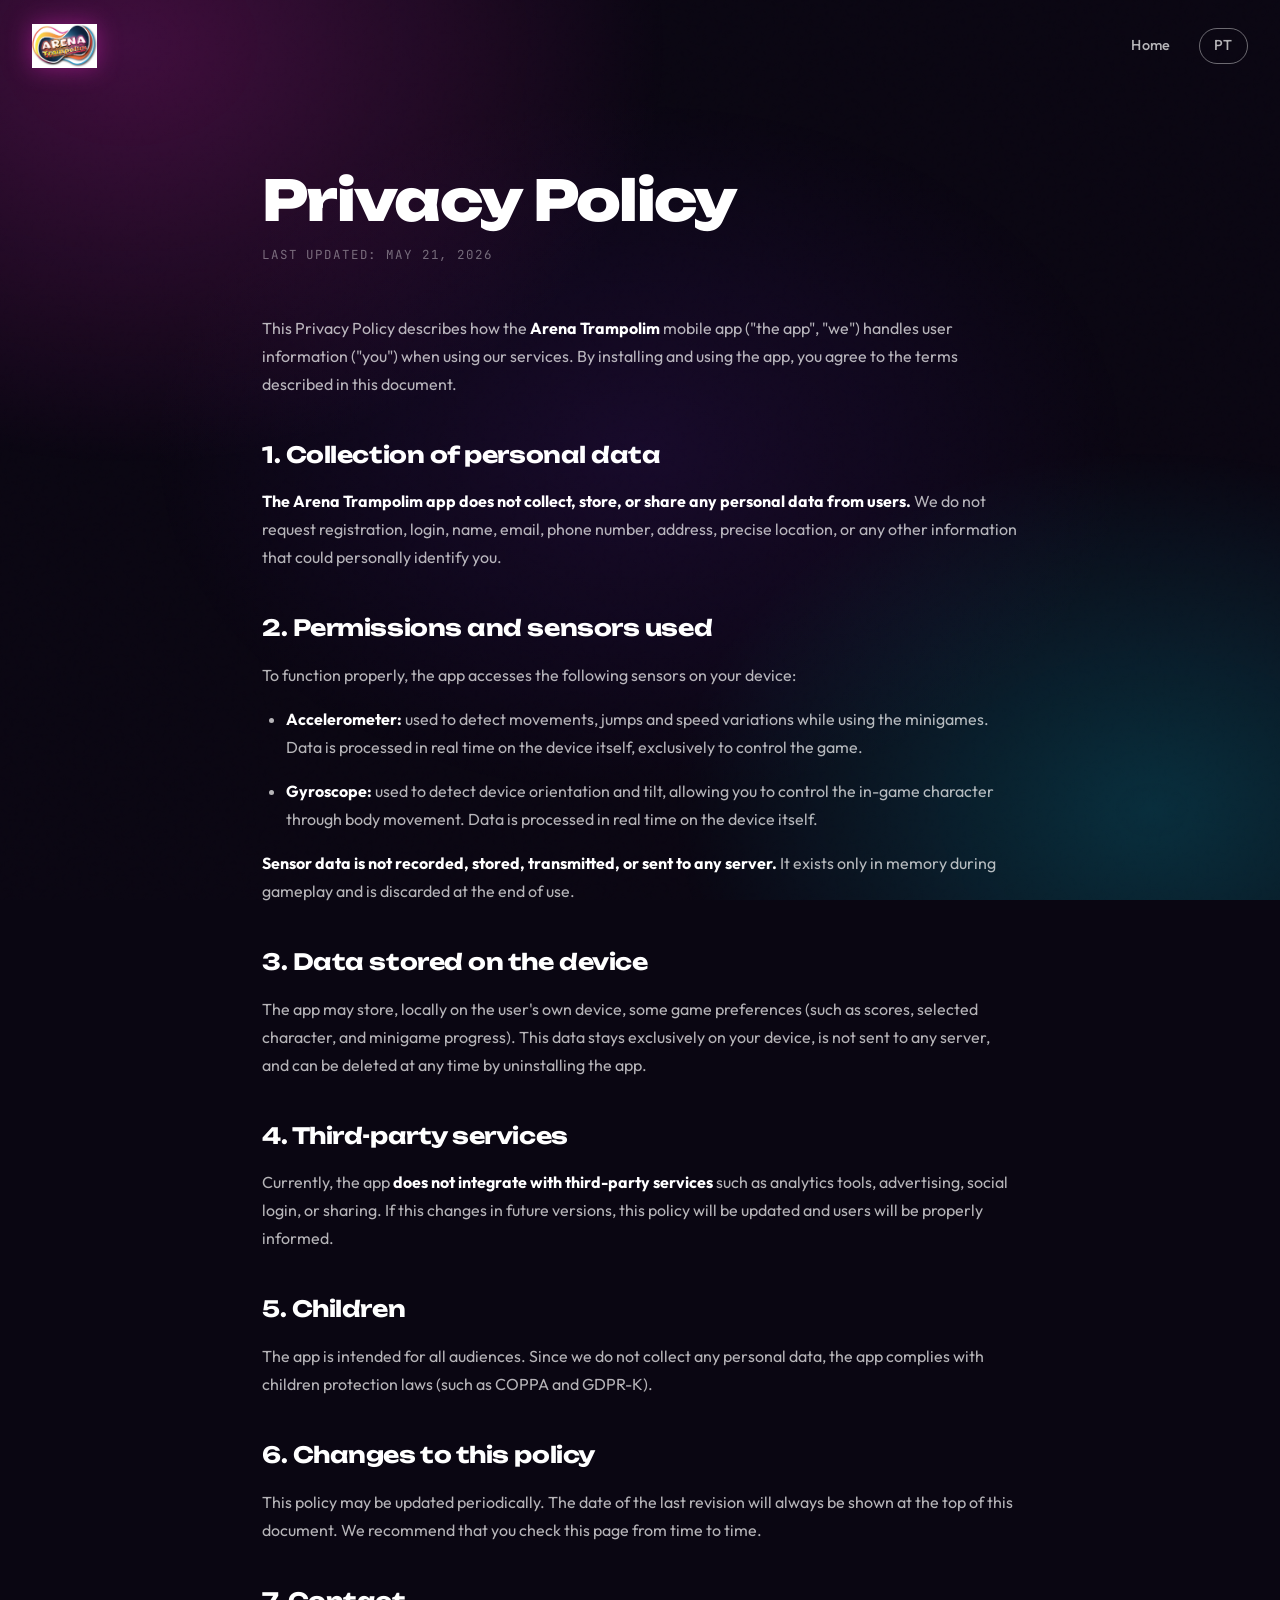
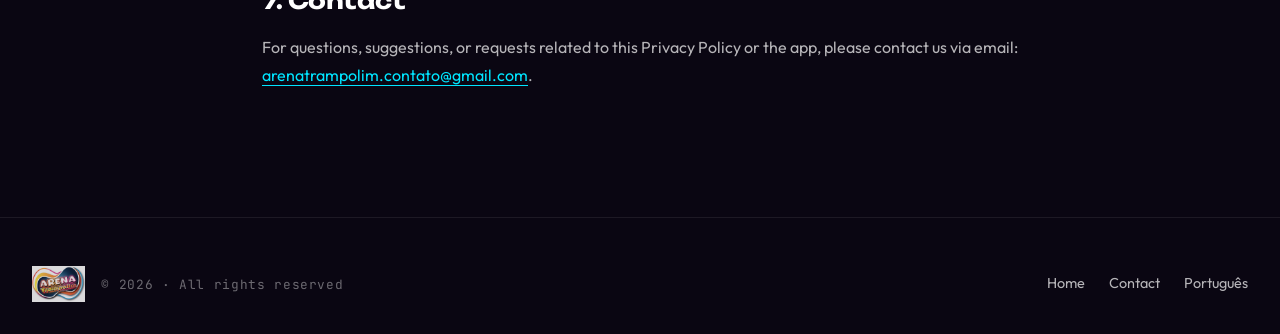
==== en/privacy.html @ 5fe26391 "Initial site" ====
<!DOCTYPE html>
<html lang="en">
<head>
    <meta charset="UTF-8">
    <meta name="viewport" content="width=device-width, initial-scale=1.0">
    <meta name="description" content="Privacy Policy for the Arena Trampolim mobile app.">
    <meta name="theme-color" content="#0a0612">
    <title>Privacy Policy — Arena Trampolim</title>
    <link rel="stylesheet" href="../assets/style.css">
    <link rel="icon" type="image/jpeg" href="../assets/logo.jpg">
</head>
<body>
    <nav>
        <a href="index.html" class="nav-brand">
            <img src="../assets/logo.jpg" alt="Arena Trampolim">
        </a>
        <div class="nav-links">
            <a href="index.html">Home</a>
            <a href="../privacy.html" class="lang-switch">PT</a>
        </div>
    </nav>

    <main>
        <article class="privacy-content">
            <h1>Privacy Policy</h1>
            <p class="last-updated">Last updated: May 21, 2026</p>

            <p>
                This Privacy Policy describes how the <strong>Arena Trampolim</strong> mobile app ("the app", "we") handles user information ("you") when using our services. By installing and using the app, you agree to the terms described in this document.
            </p>

            <h2>1. Collection of personal data</h2>
            <p>
                <strong>The Arena Trampolim app does not collect, store, or share any personal data from users.</strong> We do not request registration, login, name, email, phone number, address, precise location, or any other information that could personally identify you.
            </p>

            <h2>2. Permissions and sensors used</h2>
            <p>
                To function properly, the app accesses the following sensors on your device:
            </p>
            <ul>
                <li><strong>Accelerometer:</strong> used to detect movements, jumps and speed variations while using the minigames. Data is processed in real time on the device itself, exclusively to control the game.</li>
                <li><strong>Gyroscope:</strong> used to detect device orientation and tilt, allowing you to control the in-game character through body movement. Data is processed in real time on the device itself.</li>
            </ul>
            <p>
                <strong>Sensor data is not recorded, stored, transmitted, or sent to any server.</strong> It exists only in memory during gameplay and is discarded at the end of use.
            </p>

            <h2>3. Data stored on the device</h2>
            <p>
                The app may store, locally on the user's own device, some game preferences (such as scores, selected character, and minigame progress). This data stays exclusively on your device, is not sent to any server, and can be deleted at any time by uninstalling the app.
            </p>

            <h2>4. Third-party services</h2>
            <p>
                Currently, the app <strong>does not integrate with third-party services</strong> such as analytics tools, advertising, social login, or sharing. If this changes in future versions, this policy will be updated and users will be properly informed.
            </p>

            <h2>5. Children</h2>
            <p>
                The app is intended for all audiences. Since we do not collect any personal data, the app complies with children protection laws (such as COPPA and GDPR-K).
            </p>

            <h2>6. Changes to this policy</h2>
            <p>
                This policy may be updated periodically. The date of the last revision will always be shown at the top of this document. We recommend that you check this page from time to time.
            </p>

            <h2>7. Contact</h2>
            <p>
                For questions, suggestions, or requests related to this Privacy Policy or the app, please contact us via email: <a href="mailto:arenatrampolim.contato@gmail.com">arenatrampolim.contato@gmail.com</a>.
            </p>
        </article>
    </main>

    <footer>
        <div class="footer-inner">
            <div class="footer-brand-block">
                <img src="../assets/logo.jpg" alt="Arena Trampolim">
                <div class="footer-brand">© 2026 · All rights reserved</div>
            </div>
            <div class="footer-links">
                <a href="index.html">Home</a>
                <a href="mailto:arenatrampolim.contato@gmail.com">Contact</a>
                <a href="../privacy.html">Português</a>
            </div>
        </div>
    </footer>
</body>
</html>
---- assets/style.css ----
/* ============================================
   ARENA TRAMPOLIM — Site oficial do app
   ============================================ */

@import url('https://fonts.googleapis.com/css2?family=Unbounded:wght@400;600;800;900&family=Outfit:wght@300;400;500;600;700&family=JetBrains+Mono:wght@400;700&display=swap');

:root {
    --bg: #0a0612;
    --bg-deep: #050308;
    --ink: #ffffff;
    --ink-dim: rgba(255, 255, 255, 0.7);
    --ink-faint: rgba(255, 255, 255, 0.4);

    --pink: #ff2bd6;
    --magenta: #ff0080;
    --orange: #ff6b1a;
    --yellow: #ffd60a;
    --cyan: #00e5ff;
    --blue: #4d6bff;
    --purple: #8b2cff;

    --gradient-hero: linear-gradient(135deg, #ff0080 0%, #ff6b1a 35%, #ffd60a 60%, #00e5ff 100%);
    --gradient-pink-cyan: linear-gradient(135deg, #ff2bd6 0%, #00e5ff 100%);
    --gradient-warm: linear-gradient(135deg, #ff0080 0%, #ff6b1a 50%, #ffd60a 100%);
    --gradient-card: linear-gradient(135deg, rgba(255, 43, 214, 0.12) 0%, rgba(0, 229, 255, 0.12) 100%);

    --font-display: 'Unbounded', sans-serif;
    --font-body: 'Outfit', sans-serif;
    --font-mono: 'JetBrains Mono', monospace;
}

* { box-sizing: border-box; margin: 0; padding: 0; }

html { scroll-behavior: smooth; }

body {
    background: var(--bg);
    color: var(--ink);
    font-family: var(--font-body);
    font-weight: 400;
    line-height: 1.5;
    overflow-x: hidden;
    min-height: 100vh;
    position: relative;
}

/* ambient background glows */
body::before {
    content: '';
    position: fixed;
    inset: 0;
    background:
        radial-gradient(ellipse 900px 700px at 10% 5%, rgba(255, 43, 214, 0.22), transparent 60%),
        radial-gradient(ellipse 800px 600px at 90% 90%, rgba(0, 229, 255, 0.18), transparent 60%),
        radial-gradient(ellipse 700px 500px at 50% 50%, rgba(139, 44, 255, 0.1), transparent 70%);
    pointer-events: none;
    z-index: 0;
}

/* grain overlay */
body::after {
    content: '';
    position: fixed;
    inset: 0;
    background-image: url("data:image/svg+xml,%3Csvg viewBox='0 0 200 200' xmlns='http://www.w3.org/2000/svg'%3E%3Cfilter id='n'%3E%3CfeTurbulence type='fractalNoise' baseFrequency='0.85' numOctaves='2' /%3E%3C/filter%3E%3Crect width='100%25' height='100%25' filter='url(%23n)' opacity='0.5'/%3E%3C/svg%3E");
    opacity: 0.06;
    pointer-events: none;
    z-index: 1;
    mix-blend-mode: overlay;
}

main, header, footer, nav { position: relative; z-index: 2; }

/* ============================================
   NAVIGATION
   ============================================ */
nav {
    padding: 1.5rem 2rem;
    display: flex;
    justify-content: space-between;
    align-items: center;
    max-width: 1400px;
    margin: 0 auto;
}

.nav-brand {
    display: flex;
    align-items: center;
    gap: 0.6rem;
    text-decoration: none;
    color: var(--ink);
}

.nav-brand img {
    height: 44px;
    width: auto;
    filter: drop-shadow(0 0 12px rgba(255, 43, 214, 0.4));
}

.nav-links {
    display: flex;
    gap: 1.75rem;
    align-items: center;
}

.nav-links a {
    color: var(--ink-dim);
    text-decoration: none;
    font-size: 0.9rem;
    font-weight: 500;
    font-family: var(--font-body);
    transition: color 0.2s;
    letter-spacing: 0.02em;
}

.nav-links a:hover { color: var(--ink); }

.lang-switch {
    border: 1px solid var(--ink-faint);
    padding: 0.4rem 0.9rem;
    border-radius: 999px;
    font-family: var(--font-mono);
    font-size: 0.7rem;
    letter-spacing: 0.1em;
    text-transform: uppercase;
    transition: all 0.25s;
}

.lang-switch:hover {
    border-color: var(--pink);
    color: var(--ink) !important;
    background: rgba(255, 43, 214, 0.12);
    box-shadow: 0 0 20px rgba(255, 43, 214, 0.3);
}

/* ============================================
   HERO
   ============================================ */
.hero {
    padding: 3rem 2rem 6rem;
    max-width: 1400px;
    margin: 0 auto;
    position: relative;
    min-height: 85vh;
    display: flex;
    flex-direction: column;
    justify-content: center;
}

.hero-eyebrow {
    font-family: var(--font-mono);
    font-size: 0.75rem;
    text-transform: uppercase;
    letter-spacing: 0.3em;
    color: var(--cyan);
    margin-bottom: 1.75rem;
    opacity: 0;
    animation: fadeUp 0.8s 0.1s forwards;
}

.hero-logo {
    max-width: 480px;
    width: 70%;
    height: auto;
    margin-bottom: 2rem;
    filter: drop-shadow(0 10px 40px rgba(255, 43, 214, 0.35));
    opacity: 0;
    animation: fadeUp 0.9s 0.15s forwards;
}

.hero-title {
    font-family: var(--font-display);
    font-size: clamp(2.8rem, 8vw, 6.5rem);
    font-weight: 800;
    line-height: 0.95;
    letter-spacing: -0.04em;
    margin-bottom: 1.75rem;
    opacity: 0;
    animation: fadeUp 0.8s 0.25s forwards;
    max-width: 900px;
}

.hero-title .gradient-text {
    background: var(--gradient-warm);
    -webkit-background-clip: text;
    background-clip: text;
    -webkit-text-fill-color: transparent;
    display: inline-block;
}

.hero-title .cyan-text {
    background: var(--gradient-pink-cyan);
    -webkit-background-clip: text;
    background-clip: text;
    -webkit-text-fill-color: transparent;
    display: inline-block;
}

.hero-subtitle {
    font-size: clamp(1.1rem, 1.6vw, 1.35rem);
    color: var(--ink-dim);
    max-width: 640px;
    margin-bottom: 2.5rem;
    line-height: 1.55;
    font-weight: 400;
    opacity: 0;
    animation: fadeUp 0.8s 0.35s forwards;
}

.hero-cta {
    display: flex;
    gap: 1rem;
    flex-wrap: wrap;
    opacity: 0;
    animation: fadeUp 0.8s 0.45s forwards;
}

.btn {
    display: inline-flex;
    align-items: center;
    gap: 0.6rem;
    padding: 1.05rem 2rem;
    border-radius: 999px;
    font-weight: 600;
    font-size: 0.95rem;
    text-decoration: none;
    transition: all 0.25s;
    cursor: pointer;
    border: none;
    font-family: var(--font-body);
    letter-spacing: 0.01em;
}

.btn-primary {
    background: var(--gradient-warm);
    color: var(--bg-deep);
    box-shadow: 0 8px 32px rgba(255, 107, 26, 0.4);
}

.btn-primary:hover {
    transform: translateY(-2px);
    box-shadow: 0 12px 44px rgba(255, 43, 214, 0.6);
}

.btn-secondary {
    background: rgba(255, 255, 255, 0.04);
    color: var(--ink);
    border: 1px solid var(--ink-faint);
    backdrop-filter: blur(10px);
}

.btn-secondary:hover {
    border-color: var(--cyan);
    background: rgba(0, 229, 255, 0.08);
    color: var(--cyan);
}

/* decorative floating elements */
.hero-deco {
    position: absolute;
    pointer-events: none;
    z-index: -1;
}

.hero-deco-1 {
    top: 5%;
    right: -5%;
    width: 50%;
    max-width: 600px;
    opacity: 0.85;
    animation: floatA 14s infinite ease-in-out;
}

.hero-deco-2 {
    bottom: 0%;
    right: 8%;
    width: 25%;
    max-width: 280px;
    opacity: 0.6;
    animation: floatB 10s infinite ease-in-out;
}

@keyframes floatA {
    0%, 100% { transform: translate(0, 0) rotate(0deg); }
    50% { transform: translate(-20px, -25px) rotate(8deg); }
}

@keyframes floatB {
    0%, 100% { transform: translate(0, 0) rotate(0deg); }
    50% { transform: translate(15px, -20px) rotate(-12deg); }
}

@keyframes fadeUp {
    from { opacity: 0; transform: translateY(24px); }
    to { opacity: 1; transform: translateY(0); }
}

/* ============================================
   SECTIONS GENERAL
   ============================================ */
section {
    padding: 5rem 2rem;
    max-width: 1400px;
    margin: 0 auto;
    position: relative;
}

.section-eyebrow {
    font-family: var(--font-mono);
    font-size: 0.75rem;
    text-transform: uppercase;
    letter-spacing: 0.3em;
    color: var(--cyan);
    margin-bottom: 1rem;
}

.section-title {
    font-family: var(--font-display);
    font-size: clamp(2rem, 4.5vw, 3.8rem);
    font-weight: 700;
    line-height: 1.05;
    letter-spacing: -0.03em;
    margin-bottom: 3rem;
    max-width: 900px;
}

/* ============================================
   FEATURE GRID — minigames
   ============================================ */
.minigames-section { position: relative; }

.minigames-section .deco-bg {
    position: absolute;
    top: 10%;
    right: -10%;
    width: 40%;
    max-width: 500px;
    opacity: 0.3;
    pointer-events: none;
    z-index: -1;
    animation: floatA 18s infinite ease-in-out;
}

.feature-grid {
    display: grid;
    grid-template-columns: repeat(auto-fit, minmax(290px, 1fr));
    gap: 1.5rem;
}

.feature-card {
    background: rgba(255, 255, 255, 0.025);
    border: 1px solid rgba(255, 255, 255, 0.1);
    border-radius: 1.75rem;
    padding: 2rem;
    position: relative;
    overflow: hidden;
    transition: all 0.35s cubic-bezier(0.4, 0, 0.2, 1);
    backdrop-filter: blur(12px);
}

.feature-card::before {
    content: '';
    position: absolute;
    inset: 0;
    background: var(--gradient-card);
    opacity: 0;
    transition: opacity 0.3s;
    pointer-events: none;
}

.feature-card::after {
    content: '';
    position: absolute;
    top: 0; left: 0;
    height: 3px;
    width: 0%;
    background: var(--gradient-warm);
    transition: width 0.4s ease;
}

.feature-card:hover {
    transform: translateY(-6px);
    border-color: rgba(255, 43, 214, 0.4);
}

.feature-card:hover::before { opacity: 1; }
.feature-card:hover::after { width: 100%; }

.feature-card > * { position: relative; z-index: 1; }

.feature-icon {
    width: 56px;
    height: 56px;
    border-radius: 1rem;
    display: flex;
    align-items: center;
    justify-content: center;
    background: var(--gradient-warm);
    margin-bottom: 1.5rem;
    font-size: 1.4rem;
    font-weight: 800;
    color: var(--bg-deep);
    font-family: var(--font-mono);
}

.feature-card h3 {
    font-family: var(--font-display);
    font-size: 1.45rem;
    font-weight: 700;
    margin-bottom: 0.7rem;
    letter-spacing: -0.02em;
}

.feature-card p {
    color: var(--ink-dim);
    font-size: 0.97rem;
    line-height: 1.65;
}

.feature-tag {
    display: inline-block;
    margin-top: 1.25rem;
    font-family: var(--font-mono);
    font-size: 0.68rem;
    text-transform: uppercase;
    letter-spacing: 0.15em;
    color: var(--cyan);
    padding: 0.3rem 0.7rem;
    border: 1px solid rgba(0, 229, 255, 0.3);
    border-radius: 999px;
}

/* ============================================
   ABOUT / SPLIT
   ============================================ */
.split {
    display: grid;
    grid-template-columns: 1fr 1fr;
    gap: 4rem;
    align-items: center;
}

.split-image {
    border-radius: 1.75rem;
    overflow: hidden;
    aspect-ratio: 4 / 5;
    position: relative;
    box-shadow: 0 30px 80px rgba(255, 43, 214, 0.3);
    border: 1px solid rgba(255, 255, 255, 0.08);
}

.split-image img {
    width: 100%;
    height: 100%;
    object-fit: cover;
}

.split-image::after {
    content: '';
    position: absolute;
    inset: 0;
    background: linear-gradient(180deg, transparent 50%, rgba(10, 6, 18, 0.5) 100%);
    pointer-events: none;
}

.split-text h2 {
    font-family: var(--font-display);
    font-size: clamp(1.9rem, 3.8vw, 3rem);
    font-weight: 700;
    line-height: 1.05;
    letter-spacing: -0.03em;
    margin-bottom: 1.5rem;
}

.split-text p {
    color: var(--ink-dim);
    font-size: 1.05rem;
    line-height: 1.7;
    margin-bottom: 1rem;
}

/* ============================================
   GALLERY
   ============================================ */
.gallery {
    display: grid;
    grid-template-columns: 2fr 1fr;
    grid-template-rows: repeat(2, 1fr);
    gap: 1.25rem;
    height: 600px;
}

.gallery-item {
    border-radius: 1.5rem;
    overflow: hidden;
    position: relative;
    border: 1px solid rgba(255, 255, 255, 0.08);
}

.gallery-item:first-child {
    grid-row: span 2;
}

.gallery-item img {
    width: 100%;
    height: 100%;
    object-fit: cover;
    transition: transform 0.6s;
}

.gallery-item:hover img { transform: scale(1.05); }

/* ============================================
   HOW IT WORKS (motion-based gameplay)
   ============================================ */
.how-section {
    position: relative;
    overflow: hidden;
}

.how-section .deco-bg {
    position: absolute;
    bottom: -10%;
    left: -10%;
    width: 50%;
    max-width: 600px;
    opacity: 0.25;
    pointer-events: none;
    z-index: -1;
    animation: floatB 16s infinite ease-in-out;
}

.how-steps {
    display: grid;
    grid-template-columns: repeat(auto-fit, minmax(240px, 1fr));
    gap: 2rem;
    margin-top: 2rem;
}

.how-step {
    position: relative;
}

.how-step-number {
    font-family: var(--font-display);
    font-size: 4rem;
    font-weight: 900;
    line-height: 1;
    background: var(--gradient-pink-cyan);
    -webkit-background-clip: text;
    background-clip: text;
    -webkit-text-fill-color: transparent;
    margin-bottom: 1rem;
    letter-spacing: -0.05em;
}

.how-step h3 {
    font-family: var(--font-display);
    font-size: 1.3rem;
    font-weight: 700;
    margin-bottom: 0.75rem;
    letter-spacing: -0.02em;
}

.how-step p {
    color: var(--ink-dim);
    font-size: 0.97rem;
    line-height: 1.65;
}

/* ============================================
   DOWNLOAD CTA
   ============================================ */
.download-cta {
    text-align: center;
    padding: 6rem 2rem 4rem;
    position: relative;
}

.download-cta .deco-element {
    position: absolute;
    top: 50%;
    left: 50%;
    transform: translate(-50%, -50%);
    width: 80%;
    max-width: 800px;
    opacity: 0.15;
    pointer-events: none;
    z-index: -1;
    animation: floatA 20s infinite ease-in-out;
}

.download-cta h2 {
    font-family: var(--font-display);
    font-size: clamp(2.2rem, 5vw, 4rem);
    font-weight: 800;
    line-height: 1;
    letter-spacing: -0.03em;
    margin-bottom: 1.5rem;
}

.download-cta p {
    color: var(--ink-dim);
    font-size: 1.15rem;
    max-width: 580px;
    margin: 0 auto 2rem;
}

/* ============================================
   FOOTER
   ============================================ */
footer {
    border-top: 1px solid rgba(255, 255, 255, 0.08);
    padding: 3rem 2rem 2rem;
    margin-top: 2rem;
}

.footer-inner {
    max-width: 1400px;
    margin: 0 auto;
    display: flex;
    justify-content: space-between;
    align-items: center;
    flex-wrap: wrap;
    gap: 1.5rem;
}

.footer-brand-block {
    display: flex;
    align-items: center;
    gap: 1rem;
}

.footer-brand-block img {
    height: 36px;
    width: auto;
    opacity: 0.85;
}

.footer-brand {
    font-family: var(--font-mono);
    font-size: 0.8rem;
    color: var(--ink-faint);
    letter-spacing: 0.05em;
}

.footer-links {
    display: flex;
    gap: 1.5rem;
    flex-wrap: wrap;
}

.footer-links a {
    color: var(--ink-dim);
    text-decoration: none;
    font-size: 0.9rem;
    transition: color 0.2s;
}

.footer-links a:hover { color: var(--pink); }

/* ============================================
   PRIVACY PAGE
   ============================================ */
.privacy-content {
    max-width: 820px;
    margin: 0 auto;
    padding: 5rem 2rem;
}

.privacy-content h1 {
    font-family: var(--font-display);
    font-size: clamp(2.2rem, 5vw, 3.5rem);
    font-weight: 800;
    line-height: 1;
    letter-spacing: -0.03em;
    margin-bottom: 1rem;
}

.privacy-content .last-updated {
    font-family: var(--font-mono);
    font-size: 0.78rem;
    color: var(--ink-faint);
    text-transform: uppercase;
    letter-spacing: 0.15em;
    margin-bottom: 3rem;
}

.privacy-content h2 {
    font-family: var(--font-display);
    font-size: 1.4rem;
    font-weight: 700;
    margin-top: 2.5rem;
    margin-bottom: 1rem;
    color: var(--ink);
    letter-spacing: -0.02em;
}

.privacy-content p,
.privacy-content li {
    color: var(--ink-dim);
    font-size: 1rem;
    line-height: 1.75;
    margin-bottom: 1rem;
}

.privacy-content ul { padding-left: 1.5rem; margin-bottom: 1rem; }

.privacy-content a {
    color: var(--cyan);
    text-decoration: none;
    border-bottom: 1px solid currentColor;
}

.privacy-content strong { color: var(--ink); }

/* ============================================
   RESPONSIVE
   ============================================ */
@media (max-width: 900px) {
    .split { grid-template-columns: 1fr; gap: 2rem; }
    .gallery { grid-template-columns: 1fr; height: auto; }
    .gallery-item { aspect-ratio: 4 / 3; }
    .gallery-item:first-child { grid-row: auto; }
}

@media (max-width: 768px) {
    nav { padding: 1rem; }
    .nav-brand img { height: 36px; }
    .hero { padding: 2rem 1rem 4rem; min-height: 70vh; }
    section { padding: 3.5rem 1rem; }
    .hero-deco-1 { display: none; }
    .hero-deco-2 { display: none; }
    .nav-links { gap: 0.75rem; }
    .nav-links a:not(.lang-switch) { display: none; }
}
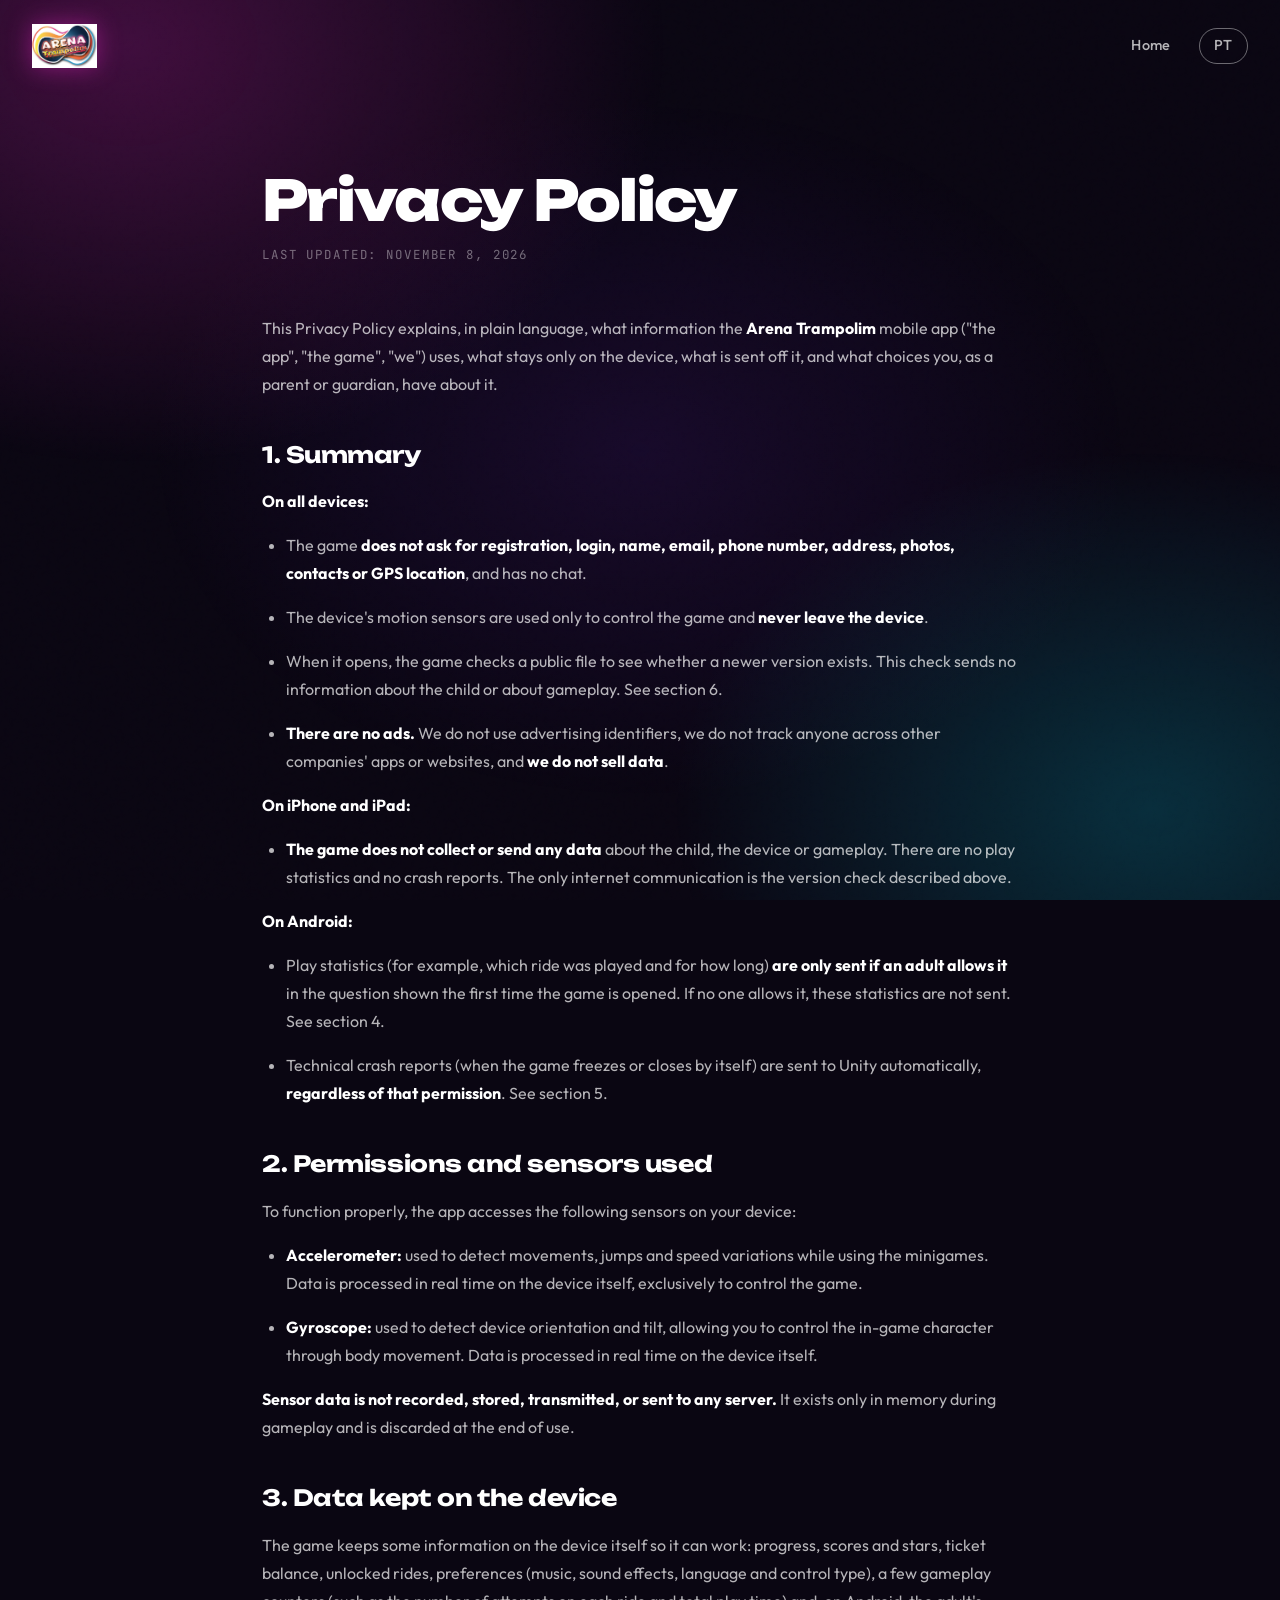
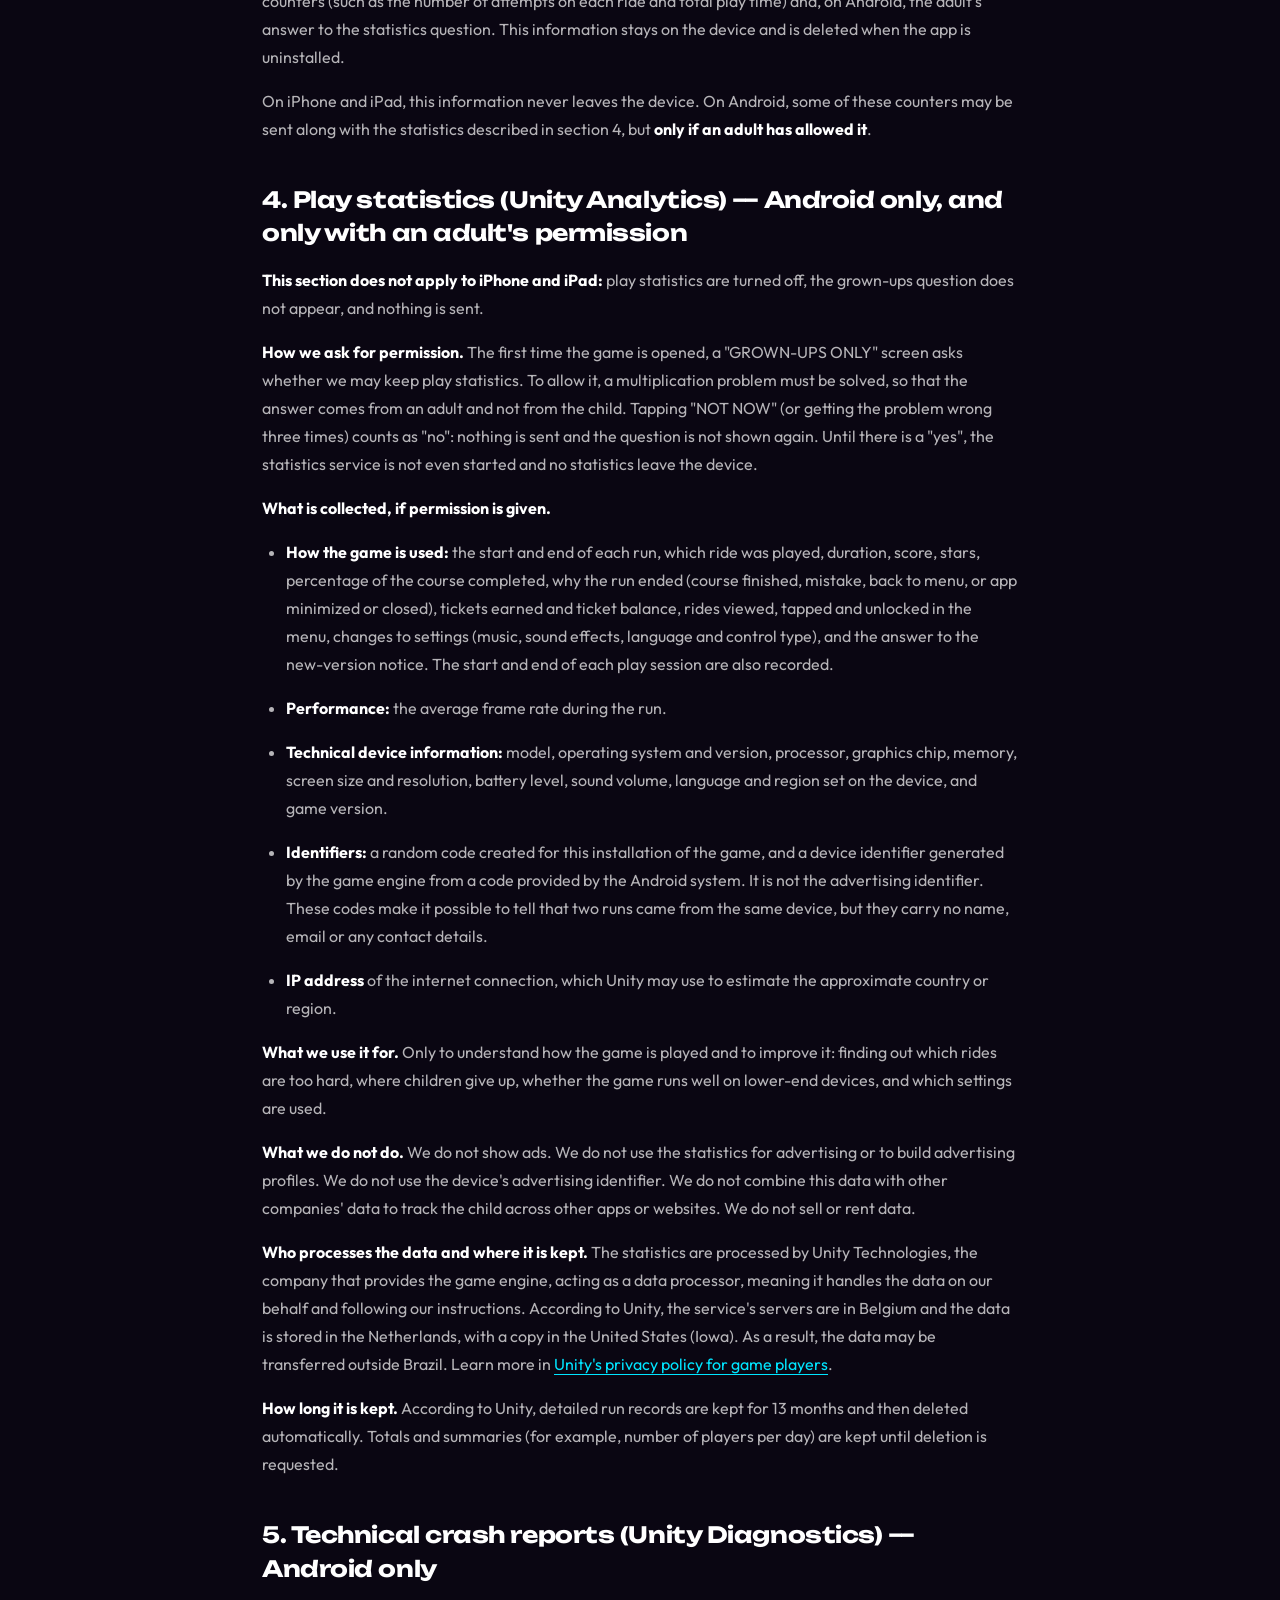
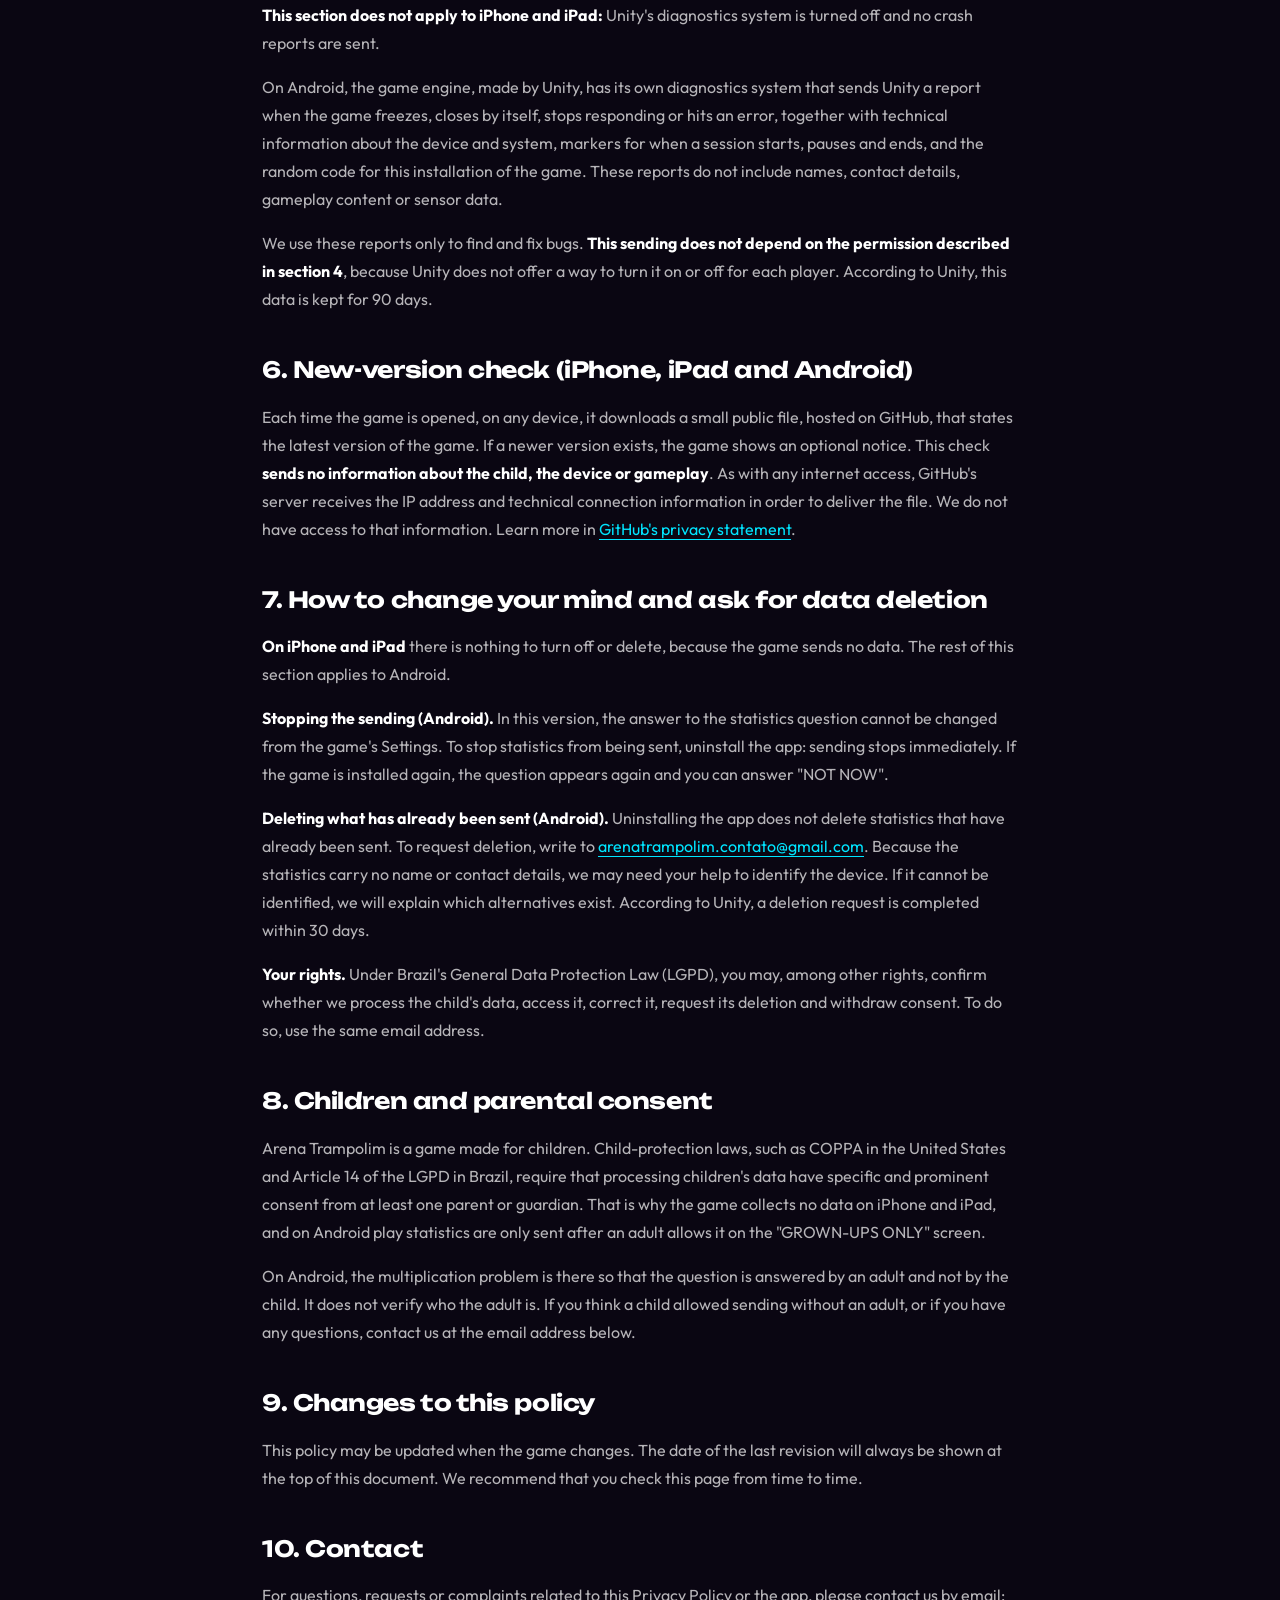
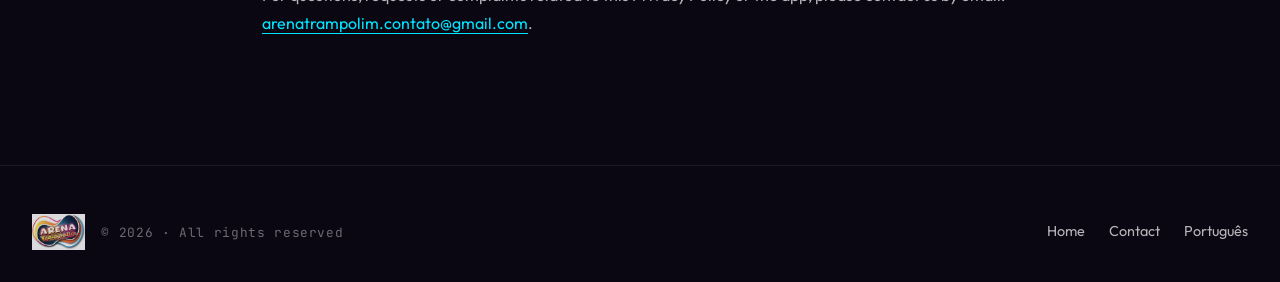
==== commit b8455598: "Privacy policy: describe what the app actually collects, per platform The policy said the app collec" ====
--- a/en/privacy.html
+++ b/en/privacy.html
@@ -23,16 +23,37 @@
     <main>
         <article class="privacy-content">
             <h1>Privacy Policy</h1>
-            <p class="last-updated">Last updated: May 21, 2026</p>
+            <p class="last-updated">Last updated: November 8, 2026</p>
 
             <p>
-                This Privacy Policy describes how the <strong>Arena Trampolim</strong> mobile app ("the app", "we") handles user information ("you") when using our services. By installing and using the app, you agree to the terms described in this document.
+                This Privacy Policy explains, in plain language, what information the <strong>Arena Trampolim</strong> mobile app ("the app", "the game", "we") uses, what stays only on the device, what is sent off it, and what choices you, as a parent or guardian, have about it.
             </p>
 
-            <h2>1. Collection of personal data</h2>
+            <h2>1. Summary</h2>
             <p>
-                <strong>The Arena Trampolim app does not collect, store, or share any personal data from users.</strong> We do not request registration, login, name, email, phone number, address, precise location, or any other information that could personally identify you.
+                <strong>On all devices:</strong>
             </p>
+            <ul>
+                <li>The game <strong>does not ask for registration, login, name, email, phone number, address, photos, contacts or GPS location</strong>, and has no chat.</li>
+                <li>The device's motion sensors are used only to control the game and <strong>never leave the device</strong>.</li>
+                <li>When it opens, the game checks a public file to see whether a newer version exists. This check sends no information about the child or about gameplay. See section 6.</li>
+                <li><strong>There are no ads.</strong> We do not use advertising identifiers, we do not track anyone across other companies' apps or websites, and <strong>we do not sell data</strong>.</li>
+            </ul>
+            <p>
+                <strong>On iPhone and iPad:</strong>
+            </p>
+            <ul>
+                <li><strong>The game does not collect or send any data</strong> about the child, the device or gameplay. There are no play statistics and no crash reports. The only internet communication is the version check described above.</li>
+            </ul>
+            <p>
+                <strong>On Android:</strong>
+            </p>
+            <ul>
+                <li>Play statistics (for example, which ride was played and for how long) <strong>are only sent if an adult allows it</strong> in the question shown the first time the game is opened. If no one allows it, these statistics are not sent. See section 4.</li>
+                <!-- DIAGNOSTICS:BEGIN — remove this item if Unity Diagnostics is turned off in the Android build -->
+                <li>Technical crash reports (when the game freezes or closes by itself) are sent to Unity automatically, <strong>regardless of that permission</strong>. See section 5.</li>
+                <!-- DIAGNOSTICS:END -->
+            </ul>
 
             <h2>2. Permissions and sensors used</h2>
             <p>
@@ -46,29 +67,92 @@
                 <strong>Sensor data is not recorded, stored, transmitted, or sent to any server.</strong> It exists only in memory during gameplay and is discarded at the end of use.
             </p>
 
-            <h2>3. Data stored on the device</h2>
+            <h2>3. Data kept on the device</h2>
             <p>
-                The app may store, locally on the user's own device, some game preferences (such as scores, selected character, and minigame progress). This data stays exclusively on your device, is not sent to any server, and can be deleted at any time by uninstalling the app.
+                The game keeps some information on the device itself so it can work: progress, scores and stars, ticket balance, unlocked rides, preferences (music, sound effects, language and control type), a few gameplay counters (such as the number of attempts on each ride and total play time) and, on Android, the adult's answer to the statistics question. This information stays on the device and is deleted when the app is uninstalled.
+            </p>
+            <p>
+                On iPhone and iPad, this information never leaves the device. On Android, some of these counters may be sent along with the statistics described in section 4, but <strong>only if an adult has allowed it</strong>.
             </p>
 
-            <h2>4. Third-party services</h2>
+            <h2>4. Play statistics (Unity Analytics) — Android only, and only with an adult's permission</h2>
             <p>
-                Currently, the app <strong>does not integrate with third-party services</strong> such as analytics tools, advertising, social login, or sharing. If this changes in future versions, this policy will be updated and users will be properly informed.
+                <strong>This section does not apply to iPhone and iPad:</strong> play statistics are turned off, the grown-ups question does not appear, and nothing is sent.
+            </p>
+            <p>
+                <strong>How we ask for permission.</strong> The first time the game is opened, a "GROWN-UPS ONLY" screen asks whether we may keep play statistics. To allow it, a multiplication problem must be solved, so that the answer comes from an adult and not from the child. Tapping "NOT NOW" (or getting the problem wrong three times) counts as "no": nothing is sent and the question is not shown again. Until there is a "yes", the statistics service is not even started and no statistics leave the device.
+            </p>
+            <p>
+                <strong>What is collected, if permission is given.</strong>
+            </p>
+            <ul>
+                <li><strong>How the game is used:</strong> the start and end of each run, which ride was played, duration, score, stars, percentage of the course completed, why the run ended (course finished, mistake, back to menu, or app minimized or closed), tickets earned and ticket balance, rides viewed, tapped and unlocked in the menu, changes to settings (music, sound effects, language and control type), and the answer to the new-version notice. The start and end of each play session are also recorded.</li>
+                <li><strong>Performance:</strong> the average frame rate during the run.</li>
+                <li><strong>Technical device information:</strong> model, operating system and version, processor, graphics chip, memory, screen size and resolution, battery level, sound volume, language and region set on the device, and game version.</li>
+                <li><strong>Identifiers:</strong> a random code created for this installation of the game, and a device identifier generated by the game engine from a code provided by the Android system. It is not the advertising identifier. These codes make it possible to tell that two runs came from the same device, but they carry no name, email or any contact details.</li>
+                <li><strong>IP address</strong> of the internet connection, which Unity may use to estimate the approximate country or region.</li>
+            </ul>
+            <p>
+                <strong>What we use it for.</strong> Only to understand how the game is played and to improve it: finding out which rides are too hard, where children give up, whether the game runs well on lower-end devices, and which settings are used.
+            </p>
+            <p>
+                <strong>What we do not do.</strong> We do not show ads. We do not use the statistics for advertising or to build advertising profiles. We do not use the device's advertising identifier. We do not combine this data with other companies' data to track the child across other apps or websites. We do not sell or rent data.
+            </p>
+            <p>
+                <strong>Who processes the data and where it is kept.</strong> The statistics are processed by Unity Technologies, the company that provides the game engine, acting as a data processor, meaning it handles the data on our behalf and following our instructions. According to Unity, the service's servers are in Belgium and the data is stored in the Netherlands, with a copy in the United States (Iowa). As a result, the data may be transferred outside Brazil. Learn more in <a href="https://unity.com/legal/game-player-and-app-user-privacy-policy" target="_blank" rel="noopener">Unity's privacy policy for game players</a>.
+            </p>
+            <p>
+                <strong>How long it is kept.</strong> According to Unity, detailed run records are kept for 13 months and then deleted automatically. Totals and summaries (for example, number of players per day) are kept until deletion is requested.
             </p>
 
-            <h2>5. Children</h2>
+            <!-- DIAGNOSTICS:BEGIN — if Unity Diagnostics is also turned off in the Android build, replace this section's content with "The game does not send crash reports." -->
+            <h2>5. Technical crash reports (Unity Diagnostics) — Android only</h2>
             <p>
-                The app is intended for all audiences. Since we do not collect any personal data, the app complies with children protection laws (such as COPPA and GDPR-K).
+                <strong>This section does not apply to iPhone and iPad:</strong> Unity's diagnostics system is turned off and no crash reports are sent.
+            </p>
+            <p>
+                On Android, the game engine, made by Unity, has its own diagnostics system that sends Unity a report when the game freezes, closes by itself, stops responding or hits an error, together with technical information about the device and system, markers for when a session starts, pauses and ends, and the random code for this installation of the game. These reports do not include names, contact details, gameplay content or sensor data.
+            </p>
+            <p>
+                We use these reports only to find and fix bugs. <strong>This sending does not depend on the permission described in section 4</strong>, because Unity does not offer a way to turn it on or off for each player. According to Unity, this data is kept for 90 days.
+            </p>
+            <!-- DIAGNOSTICS:END -->
+
+            <h2>6. New-version check (iPhone, iPad and Android)</h2>
+            <p>
+                Each time the game is opened, on any device, it downloads a small public file, hosted on GitHub, that states the latest version of the game. If a newer version exists, the game shows an optional notice. This check <strong>sends no information about the child, the device or gameplay</strong>. As with any internet access, GitHub's server receives the IP address and technical connection information in order to deliver the file. We do not have access to that information. Learn more in <a href="https://docs.github.com/en/site-policy/privacy-policies/github-general-privacy-statement" target="_blank" rel="noopener">GitHub's privacy statement</a>.
             </p>
 
-            <h2>6. Changes to this policy</h2>
+            <h2>7. How to change your mind and ask for data deletion</h2>
             <p>
-                This policy may be updated periodically. The date of the last revision will always be shown at the top of this document. We recommend that you check this page from time to time.
+                <strong>On iPhone and iPad</strong> there is nothing to turn off or delete, because the game sends no data. The rest of this section applies to Android.
+            </p>
+            <p>
+                <strong>Stopping the sending (Android).</strong> In this version, the answer to the statistics question cannot be changed from the game's Settings. To stop statistics from being sent, uninstall the app: sending stops immediately. If the game is installed again, the question appears again and you can answer "NOT NOW".
+            </p>
+            <p>
+                <strong>Deleting what has already been sent (Android).</strong> Uninstalling the app does not delete statistics that have already been sent. To request deletion, write to <a href="mailto:arenatrampolim.contato@gmail.com">arenatrampolim.contato@gmail.com</a>. Because the statistics carry no name or contact details, we may need your help to identify the device. If it cannot be identified, we will explain which alternatives exist. According to Unity, a deletion request is completed within 30 days.
+            </p>
+            <p>
+                <strong>Your rights.</strong> Under Brazil's General Data Protection Law (LGPD), you may, among other rights, confirm whether we process the child's data, access it, correct it, request its deletion and withdraw consent. To do so, use the same email address.
             </p>
 
-            <h2>7. Contact</h2>
+            <h2>8. Children and parental consent</h2>
             <p>
-                For questions, suggestions, or requests related to this Privacy Policy or the app, please contact us via email: <a href="mailto:arenatrampolim.contato@gmail.com">arenatrampolim.contato@gmail.com</a>.
+                Arena Trampolim is a game made for children. Child-protection laws, such as COPPA in the United States and Article 14 of the LGPD in Brazil, require that processing children's data have specific and prominent consent from at least one parent or guardian. That is why the game collects no data on iPhone and iPad, and on Android play statistics are only sent after an adult allows it on the "GROWN-UPS ONLY" screen.
+            </p>
+            <p>
+                On Android, the multiplication problem is there so that the question is answered by an adult and not by the child. It does not verify who the adult is. If you think a child allowed sending without an adult, or if you have any questions, contact us at the email address below.
+            </p>
+
+            <h2>9. Changes to this policy</h2>
+            <p>
+                This policy may be updated when the game changes. The date of the last revision will always be shown at the top of this document. We recommend that you check this page from time to time.
+            </p>
+
+            <h2>10. Contact</h2>
+            <p>
+                For questions, requests or complaints related to this Privacy Policy or the app, please contact us by email: <a href="mailto:arenatrampolim.contato@gmail.com">arenatrampolim.contato@gmail.com</a>.
             </p>
         </article>
     </main>
